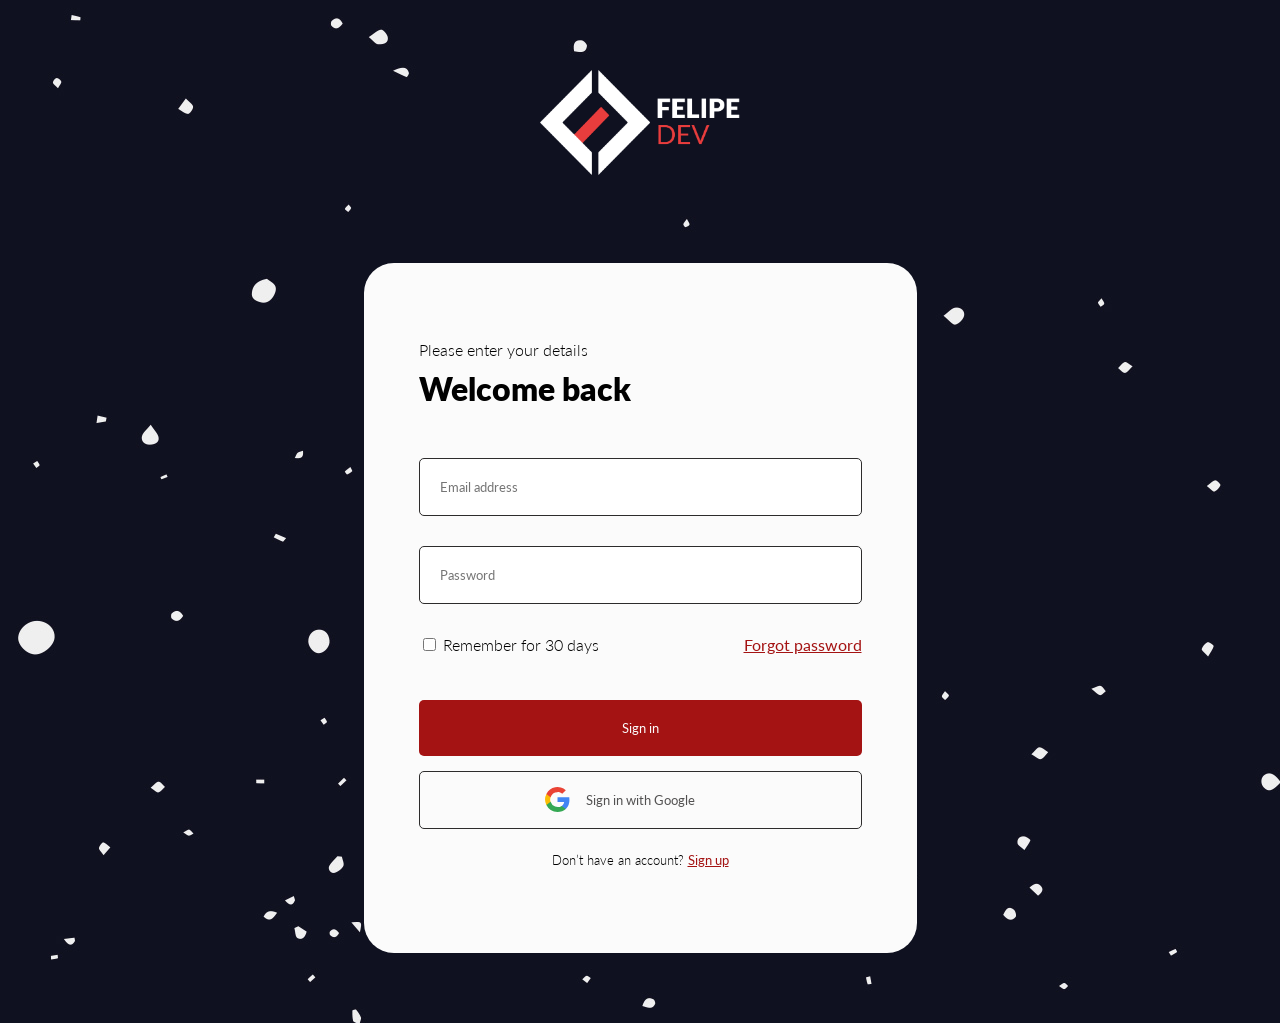
==== frontend/index.html @ 80074f7f "Created initial package structure, classes, archives and scripts" ====
<!DOCTYPE html>
<html lang="en">
<head>
    <meta charset="UTF-8">
    <meta name="viewport" content="width=device-width, initial-scale=1.0">
    <title>Login - Felipe Dev</title>
    <link rel="stylesheet" type="text/css" href="src/styles/style.css">
    <link rel="icon" type="image/x-icon" href="src/assets/img/logo/favicon.png">
    <link rel="preconnect" href="https://fonts.googleapis.com">
    <link rel="preconnect" href="https://fonts.gstatic.com" crossorigin>
    <link href="https://fonts.googleapis.com/css2?family=Lato:ital,wght@0,100;0,300;0,400;0,700;0,900;1,100;1,300;1,400;1,700;1,900&family=Poppins:ital,wght@0,100;0,200;0,300;0,400;0,500;0,600;0,700;0,800;0,900;1,100;1,200;1,300;1,400;1,500;1,600;1,700;1,800;1,900&family=Smooch+Sans:wght@100..900&display=swap" rel="stylesheet">
</head>
<body>
    <div class="boxlogo">
        <img src="src/assets/img/logo/Felipe Dev Logo transp white.png" class="logo" alt="FelipeDEV Logo">
    </div>

    <div class="box-login">
        <div class="content">
            <h4 style="margin-bottom: 10px;">Please enter your details</h4>
            <h1 style="margin-bottom:50px; margin-top: 0px;">Welcome back</h1>
            <form method="post">
                <input class="email-input" type="email" name="email" placeholder="Email address" required>
                <br>
                <input class="password-input" type="password" name="password" placeholder="Password" required>
                <br>
                <div class="rmb-fgt">
                    <div class="rmbr">
                        <input id="remember" type="checkbox">
                        <label for="remember">Remember for 30 days</label>
                    </div> 
                    <a href="">
                        <p class="forgotpass">Forgot password</p>
                    </a>   
                </div>
                <input class="signin-button" type="submit" name="submit" value="Sign in">
                <button type="button" class="logingoogle" >
                    Sign in with Google
                </button>
            </form>
            <div  class="signup">
                <p>Don’t have an account? <a href="src/pages/signup.html">Sign up</a></p>
            </div>
        </div>   
    </div>
    
</body>
<script src="src/scripts/script.js"></script>
</html>
---- frontend/src/styles/style.css ----
:root {
    --primary: #E83D3D;
    --secondary: #A41313;
    --light:#fbfbfb;
    --dark-1:#2D2C2C;
    --dark-2:#525151;
    --dark-lowopacity:rgba(45, 44, 44, 0.7);
}

body {
    background-image: url('../assets/img/background/background.jpg');
    padding: 70px;
    background-color: var(--dark-1);
    display: flex;
    flex-direction: column;
    justify-content: center;
    align-items: center;
    margin: 0px;
}

* {
    box-sizing: border-box;
    font-family: "Lato", sans-serif;
    font-weight: 400;
    font-style: normal
}

.logo {
    width: 200px;
    margin-bottom: 85px;
}

.logo:hover {
    margin-top: -3px;
    transition: ease-in;
}

.box-login {
    border-radius: 30px;
    background-color: var(--light);
    padding: 55px;
    height: 690px;
    width:553px;
    box-sizing: border-box;
    
}

.email-input, .password-input {
    border: var(--dark-1) solid 1.3px;
    border-radius: 5px;
    width: 100%;
    padding: 20px;
    color: var(--dark-2);
    
}
.email-input {
    margin-bottom: 15px;
}
.password-input {
    margin-top: 15px;
}

.signin-button {
    color: var(--light);
    background-color: var(--secondary);
    border-radius: 5px;
    width: 100%;
    padding: 20px;
    border: none;
    margin-bottom: 7.5px;
    margin-top: 30px;
}

.signin-button:hover {
    background-color: var(--primary);
    box-shadow: 0px 2px 8px var(--dark-2);
}

.logingoogle {    
    padding: 15px;
    background-color: var(--light);
    border: var(--dark-1) solid 1.3px;
    border-radius: 5px;
    width: 100%;
    padding: 20px;
    margin-top: 7.5px;
    color: var(--dark-2);   
    background-image: url([data-uri]);
    background-repeat: no-repeat;
    background-position: 125px 15px;
    text-align: center;
    background-size: 25px;
}

.logingoogle:hover {
    box-shadow: 0px 2px 8px var(--dark-2);
}

.rmb-fgt {
    flex-direction: row;
    margin-top: 15px;
    display: flex;
    justify-content: space-between;
    align-items: center;
    width: 100%;
}

.signup {
    margin-top: 10px;
    display: flex;
    text-align: center;
    justify-content: center;
}

h4 {
    font-family: "Lato", sans-serif;
    font-weight: 300;
    font-style: normal;
}

h1 {
    font-family: "Lato", sans-serif;
    font-weight: 800;
    font-style: normal;
}

label {
    font-family: "Lato", sans-serif;
    font-weight: 300;
    font-style: normal;
}

.forgotpass, a {
    color: var(--secondary);
    font-family: "Lato", sans-serif;
    font-weight: 400;
    font-style: normal;
}

.forgotpass:hover, a:hover {
    color: var(--primary);
}

.signup p{
    font-family: "Lato", sans-serif;
    font-weight: 300;
    font-style: normal;
    font-size: small;
}

.logingoogle:hover, .signin-button:hover {
    cursor: pointer;
}

@media (max-width:790px) {
    * {
        padding: 3vh;
        padding-top: 0;
    }

    .logo {
    width: 200px;
    margin-bottom: 0;
}

.box-login {
    width: 350px;
    padding: 2vh;
}

.content h4 {
    text-align: center;
    margin-bottom: 0;
    padding-bottom: 0;
    margin-top: 40px;
}

.content h1 {
    text-align: center;
    font-size: 30px;
    margin-bottom: 0;
    padding-bottom: 0;
}

form {
    padding: 0;
}

.password-input {
    margin-top: 0;
    width: 100%;
}

.email-input {
    margin-top: 25px;
    width: 100%;
}

.rmb-fgt {
    flex-direction: column;
    padding: 0;
}

.rmbr label {
    padding: 0;
}

.forgotpass {
    margin: 0;
    padding: 0;
}

.signup {
    padding: 0;
    margin: 0;
}

.signup p {
    padding: 0;
    margin: 0;
    margin-top: 20px;
}

.signin-button {
    margin-top: 0;
}

.signup a {
    padding: 0;
}

.logingoogle {    
    background-position: 40px 15px;
}
}
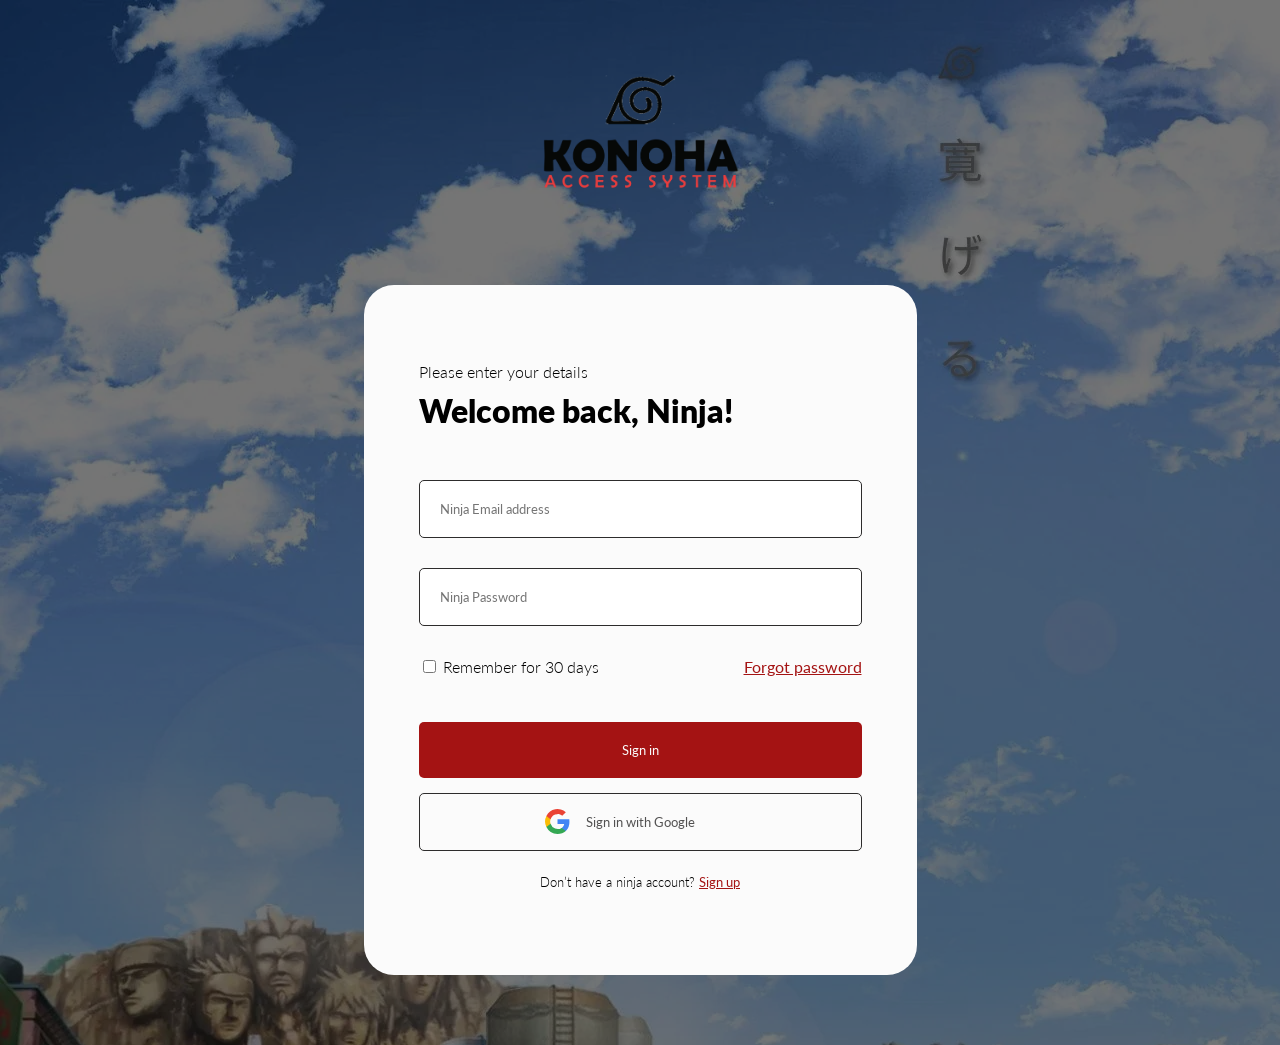
==== commit 0fc08280: "Created the frontend login page, with signup page." ====
--- a/frontend/index.html
+++ b/frontend/index.html
@@ -12,17 +12,17 @@
 </head>
 <body>
     <div class="boxlogo">
-        <img src="src/assets/img/logo/Felipe Dev Logo transp white.png" class="logo" alt="FelipeDEV Logo">
+        <img src="src/assets/img/logo/konohalogo.png" class="logo" alt="FelipeDEV Logo">
     </div>
 
     <div class="box-login">
         <div class="content">
             <h4 style="margin-bottom: 10px;">Please enter your details</h4>
-            <h1 style="margin-bottom:50px; margin-top: 0px;">Welcome back</h1>
+            <h1 style="margin-bottom:50px; margin-top: 0px;">Welcome back, Ninja!</h1>
             <form method="post">
-                <input class="email-input" type="email" name="email" placeholder="Email address" required>
+                <input class="email-input" type="email" name="email" placeholder="Ninja Email address" required>
                 <br>
-                <input class="password-input" type="password" name="password" placeholder="Password" required>
+                <input class="password-input" type="password" name="password" placeholder="Ninja Password" required>
                 <br>
                 <div class="rmb-fgt">
                     <div class="rmbr">
@@ -39,7 +39,7 @@
                 </button>
             </form>
             <div  class="signup">
-                <p>Don’t have an account? <a href="src/pages/signup.html">Sign up</a></p>
+                <p>Don’t have a ninja account? <a href="src/pages/signup.html">Sign up</a></p>
             </div>
         </div>   
     </div>
--- a/frontend/src/styles/style.css
+++ b/frontend/src/styles/style.css
@@ -8,7 +8,7 @@
 }
 
 body {
-    background-image: url('../assets/img/background/background.jpg');
+    background-image: url('../assets/img/background/konoha.png');
     padding: 70px;
     background-color: var(--dark-1);
     display: flex;
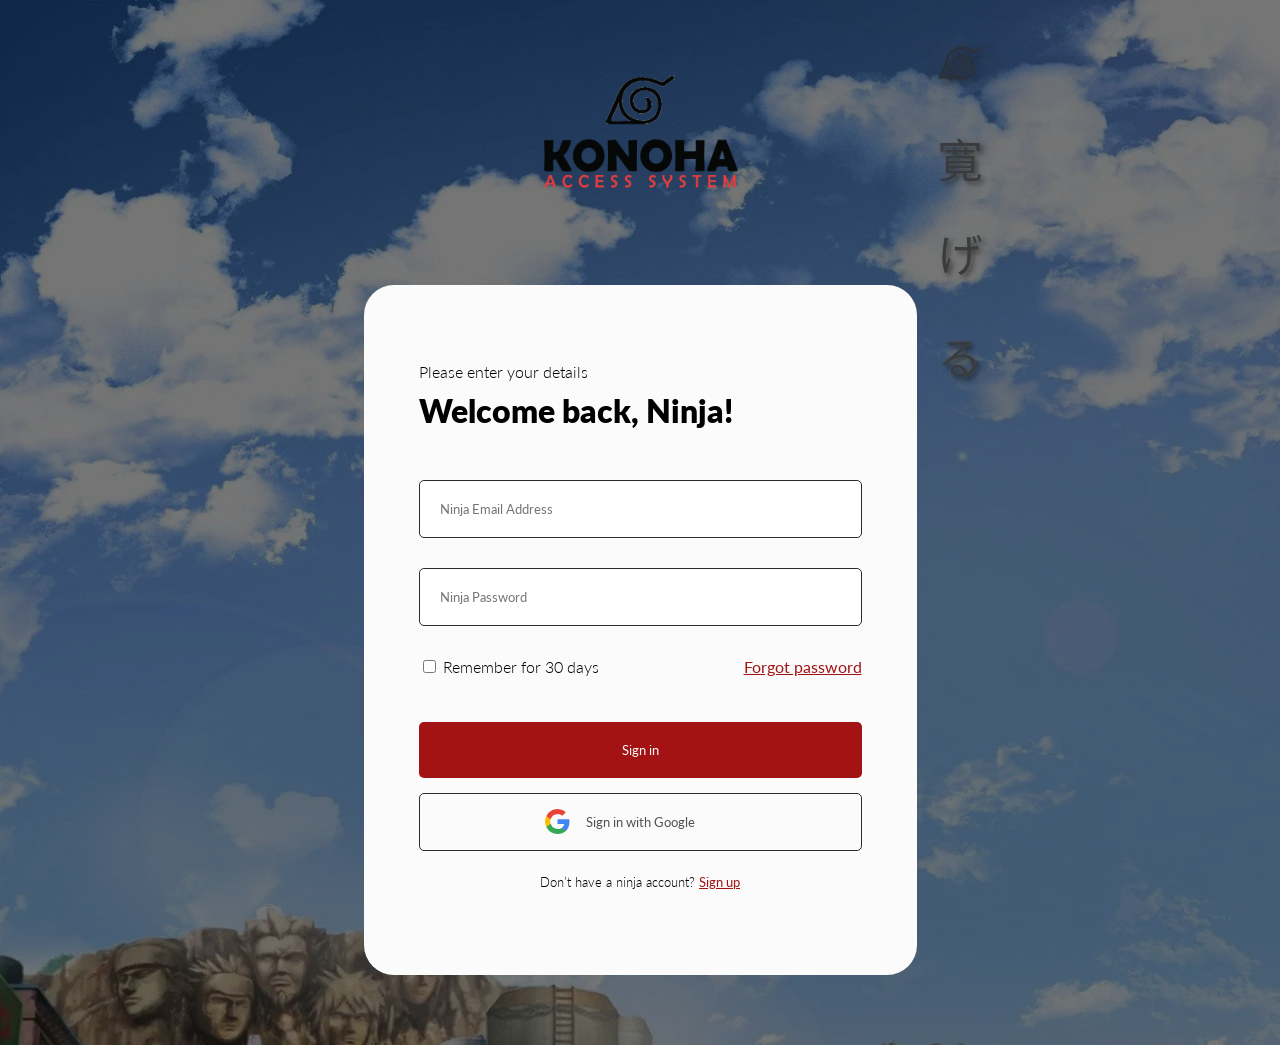
==== commit 3aae311f: "Finished the frontend (HTML/CSS) of the login page" ====
--- a/frontend/index.html
+++ b/frontend/index.html
@@ -20,7 +20,7 @@
             <h4 style="margin-bottom: 10px;">Please enter your details</h4>
             <h1 style="margin-bottom:50px; margin-top: 0px;">Welcome back, Ninja!</h1>
             <form method="post">
-                <input class="email-input" type="email" name="email" placeholder="Ninja Email address" required>
+                <input class="email-input" type="email" name="email" placeholder="Ninja Email Address" required>
                 <br>
                 <input class="password-input" type="password" name="password" placeholder="Ninja Password" required>
                 <br>
